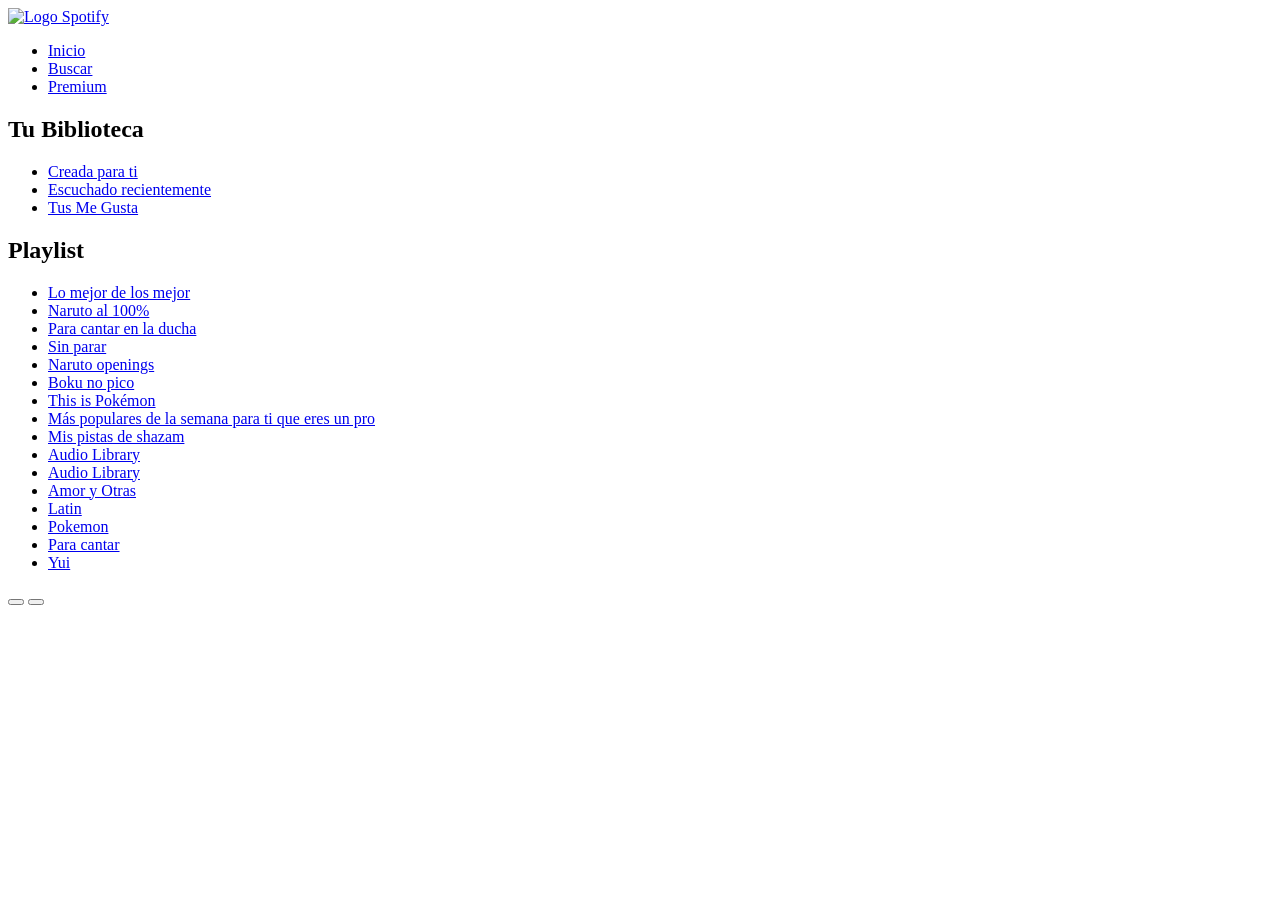
==== index.html @ c6007984 "Add files via upload html actualizado" ====
<!DOCTYPE html>
<html lang="en">
<head>
    <meta charset="UTF-8">
    <meta http-equiv="X-UA-Compatible" content="IE=edge">
    <meta name="viewport" content="width=device-width, initial-scale=1.0">
    <link rel="stylesheet" href="/style.css">
    <title>Proyecto Spotifu</title>

    <meta property="og:titile" content="Proyecto de Spotifu"/>
    <meta property="og:type" content="website"/>
    <meta property="og:url" content="https://brayancclindo.github.io/"/>
    <meta property="og:image" content="https://brayancclindo.github.io/clases-de-html-y-ccs/"/>
    <meta property="og:descrption" content="Aprenderemos a desarrollas Spotibu para escuchar juntos la musica para la mejor programación"/>

    <link rel="apple-touch-icon" sizes="57x57" href="/Favicon/apple-icon-57x57.png">
<link rel="apple-touch-icon" sizes="60x60" href=/Favicon/apple-icon-60x60.png">
<link rel="apple-touch-icon" sizes="72x72" href=/Favicon/apple-icon-72x72.png">
<link rel="apple-touch-icon" sizes="76x76" href=/Favicon/apple-icon-76x76.png">
<link rel="apple-touch-icon" sizes="114x114" href=/Favicon/apple-icon-114x114.png">
<link rel="apple-touch-icon" sizes="120x120" href=/Favicon/apple-icon-120x120.png">
<link rel="apple-touch-icon" sizes="144x144" href=/Favicon/apple-icon-144x144.png">
<link rel="apple-touch-icon" sizes="152x152" href=/Favicon/apple-icon-152x152.png">
<link rel="apple-touch-icon" sizes="180x180" href=/Favicon/apple-icon-180x180.png">
<link rel="icon" type="image/png" sizes="192x192"  href=/Favicon/android-icon-192x192.png">
<link rel="icon" type="image/png" sizes="32x32" href=/Favicon/favicon-32x32.png">
<link rel="icon" type="image/png" sizes="96x96" href=/Favicon/favicon-96x96.png">
<link rel="icon" type="image/png" sizes="16x16" href=/Favicon/favicon-16x16.png">
<link rel="manifest" href=/Favicon/manifest.json">
<meta name="msapplication-TileColor" content="#ffffff">
<meta name="msapplication-TileImage" content="/ms-icon-144x144.png">
<meta name="theme-color" content="#ffffff">
</head>
<body class="body">
    <div class="sidebar">
    <header class="logo" role="banner">
        <a href="/" aria-current="page"><img src="/Imagenes/spotifu-logo.png" width="112" height="32" alt="Logo Spotify"></a>
    </header>
   
    <nav class="menu" aria-label="Principal">
        <ul class="menu-list">
            <li class="menu-item is-active">
                <a class="link" href="/" aria-current="home">
                    <i class="icon-home" aria-hidden="true"></i>
                    <span>Inicio</span>
                </a>
            </li>
            <li class="menu-item ">
                <a class="link" href="/" >
                    <i class="icon-search" aria-hidden="true"></i>
                    <span>Buscar</span>
                </a>
            </li>
            <li class="menu-item ">
                <a class="link" href="/" >
                    <i class="icon-creditCard" aria-hidden="true"></i>
                    <span>Premium</span>
                </a>
            </li>
        </ul>
    </nav>
    <nav class="list" aria-labelledby="library-navigation">
        <h2 class="list-title" id="library-navigation">Tu Biblioteca</h2>
        <ul class="list-content">
            <li class="list-item">
                <a href="#" class="link">Creada para ti</a>
            </li>
            <li class="list-item">
                <a href="#" class="link">Escuchado recientemente</a>
            </li>
            <li class="list-item">
                <a href="#" class="link">Tus Me Gusta</a>
            </li>
        </ul>
    </nav>
    <nav class="list" aria-labelledby="playlist-navigation">
        <h2 class="list-title" id="playlist-navigation">Playlist</h2>
        <ul class="list-content">
            <li class="list-item">
                <span class="elipsis">
                <a href="#" class="link">Lo mejor de los mejor</a>
            </span> 
            </li>
            <li class="list-item">
                <span class="elipsis">
                <a href="#" class="link">Naruto al 100%</a>
            </span> 
            </li>
            <li class="list-item">
                <span class="elipsis">
                <a href="#" class="link">Para cantar en la ducha</a>
            </span> 
            </li>
            <li class="list-item">
                <span class="elipsis">
                <a href="#" class="link">Sin parar</a>
            </span> 
            </li>
            <li class="list-item">
                <span class="elipsis">
                <a href="#" class="link">Naruto openings</a>
            </span> 
            </li>
            <li class="list-item">
                <span class="elipsis">
                <a href="#" class="link">Boku no pico</a>
            </span> 
            </li>
            <li class="list-item">
                <span class="elipsis">
                <a href="#" class="link">This is Pokémon</a>
            </span> 
            </li>
          
            <li class="list-item">
                <span class="elipsis">
                <a href="#" class="link">Más populares de la semana para ti que eres un pro</a>
                </span>            
            </li>
            <li class="list-item">
                <span class="elipsis">
                <a href="#" class="link">Mis pistas de shazam</a>
            </span> 
            </li>
            <li class="list-item">
                <span class="elipsis">
                <a href="#" class="link">Audio Library</a>
            </span> 
            </li>
            <li class="list-item">
                <span class="elipsis">
                <a href="#" class="link">Audio Library</a>
            </span> 
            </li>
            <li class="list-item">
                <span class="elipsis">
                <a href="#" class="link">Amor y Otras</a>
            </span> 
            </li>
            <li class="list-item">
                <span class="elipsis">
                <a href="#" class="link">Latin</a>
            </span> 
            </li>
            <li class="list-item">
                <span class="elipsis">
                <a href="#" class="link">Pokemon</a>
            </span> 
            </li>
            <li class="list-item">
                <span class="elipsis">
                <a href="#" class="link">Para cantar</a>
            </span> 
            </li>
            <li class="list-item">
                <span class="elipsis">
                <a href="#" class="link">Yui</a>
            </span> 
            </li>

        </ul>
    </nav>
    </div>

    <button class="buttonIcon is-white" aria-label="Reproducir" title="reproducir">
        <i class="icon-play"></i>
    </button>
    <button class="buttonIcon is-primary" aria-label="Reproducir" title="reproducir">
        <i class="icon-play"></i>
    </button>

</body>
</html>
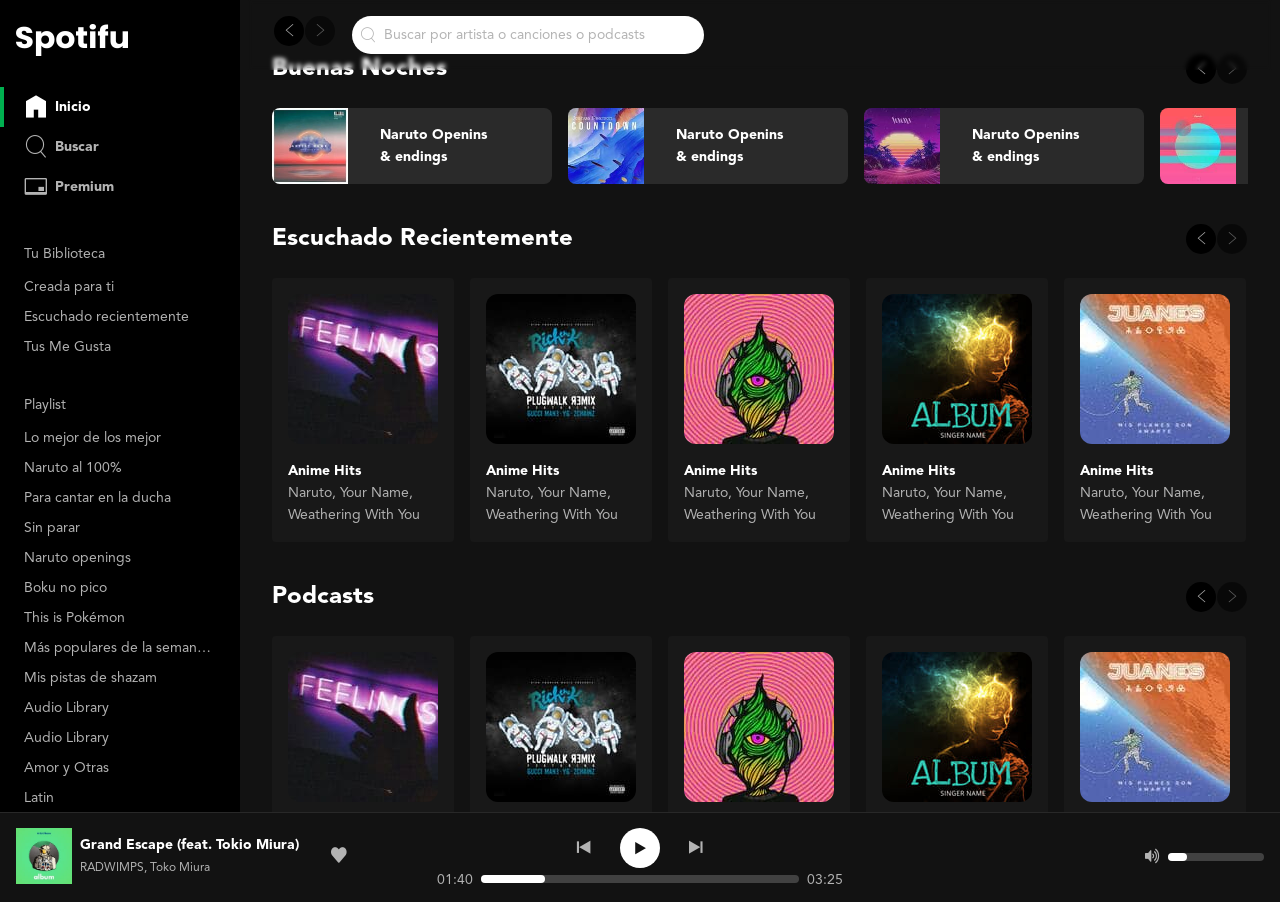
==== commit fac1604a: "proyecto spotifu terminado (Flex)" ====
--- a/index.html
+++ b/index.html
@@ -1,173 +1,724 @@
-<!DOCTYPE html>
-<html lang="en">
-<head>
-    <meta charset="UTF-8">
-    <meta http-equiv="X-UA-Compatible" content="IE=edge">
-    <meta name="viewport" content="width=device-width, initial-scale=1.0">
-    <link rel="stylesheet" href="/style.css">
-    <title>Proyecto Spotifu</title>
-
-    <meta property="og:titile" content="Proyecto de Spotifu"/>
-    <meta property="og:type" content="website"/>
-    <meta property="og:url" content="https://brayancclindo.github.io/"/>
-    <meta property="og:image" content="https://brayancclindo.github.io/clases-de-html-y-ccs/"/>
-    <meta property="og:descrption" content="Aprenderemos a desarrollas Spotibu para escuchar juntos la musica para la mejor programación"/>
-
-    <link rel="apple-touch-icon" sizes="57x57" href="/Favicon/apple-icon-57x57.png">
-<link rel="apple-touch-icon" sizes="60x60" href=/Favicon/apple-icon-60x60.png">
-<link rel="apple-touch-icon" sizes="72x72" href=/Favicon/apple-icon-72x72.png">
-<link rel="apple-touch-icon" sizes="76x76" href=/Favicon/apple-icon-76x76.png">
-<link rel="apple-touch-icon" sizes="114x114" href=/Favicon/apple-icon-114x114.png">
-<link rel="apple-touch-icon" sizes="120x120" href=/Favicon/apple-icon-120x120.png">
-<link rel="apple-touch-icon" sizes="144x144" href=/Favicon/apple-icon-144x144.png">
-<link rel="apple-touch-icon" sizes="152x152" href=/Favicon/apple-icon-152x152.png">
-<link rel="apple-touch-icon" sizes="180x180" href=/Favicon/apple-icon-180x180.png">
-<link rel="icon" type="image/png" sizes="192x192"  href=/Favicon/android-icon-192x192.png">
-<link rel="icon" type="image/png" sizes="32x32" href=/Favicon/favicon-32x32.png">
-<link rel="icon" type="image/png" sizes="96x96" href=/Favicon/favicon-96x96.png">
-<link rel="icon" type="image/png" sizes="16x16" href=/Favicon/favicon-16x16.png">
-<link rel="manifest" href=/Favicon/manifest.json">
-<meta name="msapplication-TileColor" content="#ffffff">
-<meta name="msapplication-TileImage" content="/ms-icon-144x144.png">
-<meta name="theme-color" content="#ffffff">
-</head>
-<body class="body">
-    <div class="sidebar">
-    <header class="logo" role="banner">
-        <a href="/" aria-current="page"><img src="/Imagenes/spotifu-logo.png" width="112" height="32" alt="Logo Spotify"></a>
-    </header>
-   
-    <nav class="menu" aria-label="Principal">
-        <ul class="menu-list">
-            <li class="menu-item is-active">
-                <a class="link" href="/" aria-current="home">
-                    <i class="icon-home" aria-hidden="true"></i>
-                    <span>Inicio</span>
-                </a>
-            </li>
-            <li class="menu-item ">
-                <a class="link" href="/" >
-                    <i class="icon-search" aria-hidden="true"></i>
-                    <span>Buscar</span>
-                </a>
-            </li>
-            <li class="menu-item ">
-                <a class="link" href="/" >
-                    <i class="icon-creditCard" aria-hidden="true"></i>
-                    <span>Premium</span>
-                </a>
-            </li>
-        </ul>
-    </nav>
-    <nav class="list" aria-labelledby="library-navigation">
-        <h2 class="list-title" id="library-navigation">Tu Biblioteca</h2>
-        <ul class="list-content">
-            <li class="list-item">
-                <a href="#" class="link">Creada para ti</a>
-            </li>
-            <li class="list-item">
-                <a href="#" class="link">Escuchado recientemente</a>
-            </li>
-            <li class="list-item">
-                <a href="#" class="link">Tus Me Gusta</a>
-            </li>
-        </ul>
-    </nav>
-    <nav class="list" aria-labelledby="playlist-navigation">
-        <h2 class="list-title" id="playlist-navigation">Playlist</h2>
-        <ul class="list-content">
-            <li class="list-item">
-                <span class="elipsis">
-                <a href="#" class="link">Lo mejor de los mejor</a>
-            </span> 
-            </li>
-            <li class="list-item">
-                <span class="elipsis">
-                <a href="#" class="link">Naruto al 100%</a>
-            </span> 
-            </li>
-            <li class="list-item">
-                <span class="elipsis">
-                <a href="#" class="link">Para cantar en la ducha</a>
-            </span> 
-            </li>
-            <li class="list-item">
-                <span class="elipsis">
-                <a href="#" class="link">Sin parar</a>
-            </span> 
-            </li>
-            <li class="list-item">
-                <span class="elipsis">
-                <a href="#" class="link">Naruto openings</a>
-            </span> 
-            </li>
-            <li class="list-item">
-                <span class="elipsis">
-                <a href="#" class="link">Boku no pico</a>
-            </span> 
-            </li>
-            <li class="list-item">
-                <span class="elipsis">
-                <a href="#" class="link">This is Pokémon</a>
-            </span> 
-            </li>
-          
-            <li class="list-item">
-                <span class="elipsis">
-                <a href="#" class="link">Más populares de la semana para ti que eres un pro</a>
-                </span>            
-            </li>
-            <li class="list-item">
-                <span class="elipsis">
-                <a href="#" class="link">Mis pistas de shazam</a>
-            </span> 
-            </li>
-            <li class="list-item">
-                <span class="elipsis">
-                <a href="#" class="link">Audio Library</a>
-            </span> 
-            </li>
-            <li class="list-item">
-                <span class="elipsis">
-                <a href="#" class="link">Audio Library</a>
-            </span> 
-            </li>
-            <li class="list-item">
-                <span class="elipsis">
-                <a href="#" class="link">Amor y Otras</a>
-            </span> 
-            </li>
-            <li class="list-item">
-                <span class="elipsis">
-                <a href="#" class="link">Latin</a>
-            </span> 
-            </li>
-            <li class="list-item">
-                <span class="elipsis">
-                <a href="#" class="link">Pokemon</a>
-            </span> 
-            </li>
-            <li class="list-item">
-                <span class="elipsis">
-                <a href="#" class="link">Para cantar</a>
-            </span> 
-            </li>
-            <li class="list-item">
-                <span class="elipsis">
-                <a href="#" class="link">Yui</a>
-            </span> 
-            </li>
-
-        </ul>
-    </nav>
-    </div>
-
-    <button class="buttonIcon is-white" aria-label="Reproducir" title="reproducir">
-        <i class="icon-play"></i>
-    </button>
-    <button class="buttonIcon is-primary" aria-label="Reproducir" title="reproducir">
-        <i class="icon-play"></i>
-    </button>
-
-</body>
+<!DOCTYPE html>
+<html lang="en">
+<head>
+    <meta charset="UTF-8">
+    <meta http-equiv="X-UA-Compatible" content="IE=edge">
+    <meta name="viewport" content="width=device-width, initial-scale=1.0">
+    <link rel="stylesheet" href="/style.css">
+    <title>Proyecto Spotifu</title>
+
+    <meta property="og:titile" content="Proyecto de Spotifu"/>
+    <meta property="og:type" content="website"/>
+    <meta property="og:url" content="https://brayancclindo.github.io/"/>
+    <meta property="og:image" content="https://brayancclindo.github.io/clases-de-html-y-ccs/"/>
+    <meta property="og:descrption" content="Aprenderemos a desarrollas Spotibu para escuchar juntos la musica para la mejor programación"/>
+
+    <link rel="apple-touch-icon" sizes="57x57" href="/Favicon/apple-icon-57x57.png">
+<link rel="apple-touch-icon" sizes="60x60" href="/Favicon/apple-icon-60x60.png">
+<link rel="apple-touch-icon" sizes="72x72" href="/Favicon/apple-icon-72x72.png">
+<link rel="apple-touch-icon" sizes="76x76" href="/Favicon/apple-icon-76x76.png">
+<link rel="apple-touch-icon" sizes="114x114" href="/Favicon/apple-icon-114x114.png">
+<link rel="apple-touch-icon" sizes="120x120" href="/Favicon/apple-icon-120x120.png">
+<link rel="apple-touch-icon" sizes="144x144" href="/Favicon/apple-icon-144x144.png">
+<link rel="apple-touch-icon" sizes="152x152" href="/Favicon/apple-icon-152x152.png">
+<link rel="apple-touch-icon" sizes="180x180" href="/Favicon/apple-icon-180x180.png">
+<link rel="icon" type="image/png" sizes="192x192"  href="/Favicon/android-icon-192x192.png">
+<link rel="icon" type="image/png" sizes="32x32" href="/Favicon/favicon-32x32.png">
+<link rel="icon" type="image/png" sizes="96x96" href="/Favicon/favicon-96x96.png">
+<link rel="icon" type="image/png" sizes="16x16" href="/Favicon/favicon-16x16.png">
+<link rel="manifest" href="/Favicon/manifest.json">
+<meta name="msapplication-TileColor" content="#ffffff">
+<meta name="msapplication-TileImage" content="/ms-icon-144x144.png">
+<meta name="theme-color" content="#ffffff">
+</head>
+<body class="body">
+    <div class="layout">
+        <div class="layout-block">
+            <div class="layout-sidebar">
+                    <div class="sidebar">
+                    <header class="logo" role="banner">
+                        <a href="/" aria-current="page"><img src="/Imagenes/spotifu-logo.png" width="112" height="32" alt="Logo Spotify"></a>
+                    </header>
+                
+                    <nav class="menu" aria-label="Principal">
+                        <ul class="menu-list">
+                            <li class="menu-item is-active">
+                                <a class="link" href="/" aria-current="home">
+                                    <i class="icon-home" aria-hidden="true"></i>
+                                    <span>Inicio</span>
+                                </a>
+                            </li>
+                            <li class="menu-item ">
+                                <a class="link" href="/" >
+                                    <i class="icon-search" aria-hidden="true"></i>
+                                    <span>Buscar</span>
+                                </a>
+                            </li>
+                            <li class="menu-item ">
+                                <a class="link" href="/" >
+                                    <i class="icon-creditCard" aria-hidden="true"></i>
+                                    <span>Premium</span>
+                                </a>
+                            </li>
+                        </ul>
+                    </nav>
+                    <nav class="list" aria-labelledby="library-navigation">
+                        <h2 class="list-title" id="library-navigation">Tu Biblioteca</h2>
+                        <ul class="list-content">
+                            <li class="list-item">
+                                <a href="#" class="link">Creada para ti</a>
+                            </li>
+                            <li class="list-item">
+                                <a href="#" class="link">Escuchado recientemente</a>
+                            </li>
+                            <li class="list-item">
+                                <a href="#" class="link">Tus Me Gusta</a>
+                            </li>
+                        </ul>
+                    </nav>
+                    <nav class="list" aria-labelledby="playlist-navigation">
+                        <h2 class="list-title" id="playlist-navigation">Playlist</h2>
+                        <ul class="list-content">
+                            <li class="list-item">
+                                <span class="elipsis">
+                                <a href="#" class="link">Lo mejor de los mejor</a>
+                            </span> 
+                            </li>
+                            <li class="list-item">
+                                <span class="elipsis">
+                                <a href="#" class="link">Naruto al 100%</a>
+                            </span> 
+                            </li>
+                            <li class="list-item">
+                                <span class="elipsis">
+                                <a href="#" class="link">Para cantar en la ducha</a>
+                            </span> 
+                            </li>
+                            <li class="list-item">
+                                <span class="elipsis">
+                                <a href="#" class="link">Sin parar</a>
+                            </span> 
+                            </li>
+                            <li class="list-item">
+                                <span class="elipsis">
+                                <a href="#" class="link">Naruto openings</a>
+                            </span> 
+                            </li>
+                            <li class="list-item">
+                                <span class="elipsis">
+                                <a href="#" class="link">Boku no pico</a>
+                            </span> 
+                            </li>
+                            <li class="list-item">
+                                <span class="elipsis">
+                                <a href="#" class="link">This is Pokémon</a>
+                            </span> 
+                            </li>
+                        
+                            <li class="list-item">
+                                <span class="elipsis">
+                                <a href="#" class="link">Más populares de la semana para ti que eres un pro</a>
+                                </span>            
+                            </li>
+                            <li class="list-item">
+                                <span class="elipsis">
+                                <a href="#" class="link">Mis pistas de shazam</a>
+                            </span> 
+                            </li>
+                            <li class="list-item">
+                                <span class="elipsis">
+                                <a href="#" class="link">Audio Library</a>
+                            </span> 
+                            </li>
+                            <li class="list-item">
+                                <span class="elipsis">
+                                <a href="#" class="link">Audio Library</a>
+                            </span> 
+                            </li>
+                            <li class="list-item">
+                                <span class="elipsis">
+                                <a href="#" class="link">Amor y Otras</a>
+                            </span> 
+                            </li>
+                            <li class="list-item">
+                                <span class="elipsis">
+                                <a href="#" class="link">Latin</a>
+                            </span> 
+                            </li>
+                            <li class="list-item">
+                                <span class="elipsis">
+                                <a href="#" class="link">Pokemon</a>
+                            </span> 
+                            </li>
+                            <li class="list-item">
+                                <span class="elipsis">
+                                <a href="#" class="link">Para cantar</a>
+                            </span> 
+                            </li>
+                            <li class="list-item">
+                                <span class="elipsis">
+                                <a href="#" class="link">Yui</a>
+                            </span> 
+                            </li>
+                
+                        </ul>
+                    </nav>
+                    </div>
+            </div>
+            <div class="layout-main">
+                <div class="page">
+                    <div class="sticky">
+                        <div class="page-block">
+                            <header class="header" aria-label="barra superior y menu del usuario">
+                            <div class="navigation">
+                                <button class="navigation-prev" aria-label="volver" title="volver">
+                                    <i class="icon-arrowLeft" aria-hidden="true"></i>
+                                </button>
+                                <button class="navigation-next" disabled ria-label="siguiente" title="siguiente">
+                                    <i class="icon-arrowRight" aria-hidden="true"></i>
+                                </button>
+                            </div>
+                        
+                            <form class="search" action="" role="search" aria-label="Buscar por artista o canciones o podcasts">
+                                <i class="icon-search" aria-hidden="true"></i>
+                                <input type="search" placeholder="Buscar por artista o canciones o podcasts">
+                            </form>
+                            </header>
+                        
+                    </div>
+                </div>
+            
+                    <main class="page-block">
+                        <section class="playlist-list" aria-labelledby="Region1">
+                            <div class="playlist-top">
+                                <h2 class="playlist-list-title" id="Region1">Buenas Noches</h2>
+                                <div class="navigation">
+                                    <button class="navigation-prev" aria-label="volver" title="volver">
+                                        <i class="icon-arrowLeft" aria-hidden="true"></i>
+                                    </button>
+                                    <button class="navigation-next" disabled ria-label="siguiente" title="siguiente">
+                                        <i class="icon-arrowRight" aria-hidden="true"></i>
+                                    </button>
+                                </div>
+                            </div>
+                            <div class="playlist-container">
+                                <div class="playlist-b">
+                                    <div class="playlist-b-cover">
+                                        <img src="/Imagenes/list-1.jpg" width="76" height="76" alt="Cover de playlist anime hits">
+                                    </div>
+                                    <div class="playlist-b-details">
+                                        <h3 class="playlist-b-title">Naruto Openins & endings</h3>
+                                        <div class="playlist-b-control">
+                                            <button class="buttonIcon is-primary" aria-label="Reproducir" title="reproducir" aria-hidden="true">
+                                                <i class="icon-play"></i>
+                                            </button>
+                                        </div>
+                                    </div>
+                                </div>
+                                <div class="playlist-b">
+                                    <div class="playlist-b-cover">
+                                        <img src="/Imagenes/list-2.jpg" width="76" height="76" alt="Cover de playlist anime hits">
+                                    </div>
+                                    <div class="playlist-b-details">
+                                        <h3 class="playlist-b-title">Naruto Openins & endings</h3>
+                                        <div class="playlist-b-control">
+                                            <button class="buttonIcon is-primary" aria-label="Reproducir" title="reproducir" aria-hidden="true">
+                                                <i class="icon-play"></i>
+                                            </button>
+                                        </div>
+                                    </div>
+                                </div>
+                                <div class="playlist-b">
+                                    <div class="playlist-b-cover">
+                                        <img src="/Imagenes/list-3.jpg" width="76" height="76" alt="Cover de playlist anime hits">
+                                    </div>
+                                    <div class="playlist-b-details">
+                                        <h3 class="playlist-b-title">Naruto Openins & endings</h3>
+                                        <div class="playlist-b-control">
+                                            <button class="buttonIcon is-primary" aria-label="Reproducir" title="reproducir" aria-hidden="true">
+                                                <i class="icon-play"></i>
+                                            </button>
+                                        </div>
+                                    </div>
+                                </div>
+                                <div class="playlist-b">
+                                    <div class="playlist-b-cover">
+                                        <img src="/Imagenes/list-4.jpg" width="76" height="76" alt="Cover de playlist anime hits">
+                                    </div>
+                                    <div class="playlist-b-details">
+                                        <h3 class="playlist-b-title">Naruto Openins & endings</h3>
+                                        <div class="playlist-b-control">
+                                            <button class="buttonIcon is-primary" aria-label="Reproducir" title="reproducir" aria-hidden="true">
+                                                <i class="icon-play"></i>
+                                            </button>
+                                        </div>
+                                    </div>
+                                </div>
+                                <div class="playlist-b">
+                                    <div class="playlist-b-cover">
+                                        <img src="/Imagenes/list-5.jpg" width="76" height="76" alt="Cover de playlist anime hits">
+                                    </div>
+                                    <div class="playlist-b-details">
+                                        <h3 class="playlist-b-title">Naruto Openins & endings</h3>
+                                        <div class="playlist-b-control">
+                                            <button class="buttonIcon is-primary" aria-label="Reproducir" title="reproducir" aria-hidden="true">
+                                                <i class="icon-play"></i>
+                                            </button>
+                                        </div>
+                                    </div>
+                                </div>
+                                <div class="playlist-b">
+                                    <div class="playlist-b-cover">
+                                        <img src="/Imagenes/list-6.jpg" width="76" height="76" alt="Cover de playlist anime hits">
+                                    </div>
+                                    <div class="playlist-b-details">
+                                        <h3 class="playlist-b-title">Naruto Openins & endings</h3>
+                                        <div class="playlist-b-control">
+                                            <button class="buttonIcon is-primary" aria-label="Reproducir" title="reproducir" aria-hidden="true">
+                                                <i class="icon-play"></i>
+                                            </button>
+                                        </div>
+                                    </div>
+                                </div>
+                                <div class="playlist-b">
+                                    <div class="playlist-b-cover">
+                                        <img src="/Imagenes/list-7.jpg" width="76" height="76" alt="Cover de playlist anime hits">
+                                    </div>
+                                    <div class="playlist-b-details">
+                                        <h3 class="playlist-b-title">Naruto Openins & endings</h3>
+                                        <div class="playlist-b-control">
+                                            <button class="buttonIcon is-primary" aria-label="Reproducir" title="reproducir" aria-hidden="true">
+                                                <i class="icon-play"></i>
+                                            </button>
+                                        </div>
+                                    </div>
+                                </div>
+                                <div class="playlist-b">
+                                    <div class="playlist-b-cover">
+                                        <img src="/Imagenes/list-8.jpg" width="76" height="76" alt="Cover de playlist anime hits">
+                                    </div>
+                                    <div class="playlist-b-details">
+                                        <h3 class="playlist-b-title">Naruto Openins & endings</h3>
+                                        <div class="playlist-b-control">
+                                            <button class="buttonIcon is-primary" aria-label="Reproducir" title="reproducir" aria-hidden="true">
+                                                <i class="icon-play"></i>
+                                            </button>
+                                        </div>
+                                    </div>
+                                </div>
+                                <div class="playlist-b">
+                                    <div class="playlist-b-cover">
+                                        <img src="/Imagenes/list-9.jpg" width="76" height="76" alt="Cover de playlist anime hits">
+                                    </div>
+                                    <div class="playlist-b-details">
+                                        <h3 class="playlist-b-title">Naruto Openins & endings</h3>
+                                        <div class="playlist-b-control">
+                                            <button class="buttonIcon is-primary" aria-label="Reproducir" title="reproducir" aria-hidden="true">
+                                                <i class="icon-play"></i>
+                                            </button>
+                                        </div>
+                                    </div>
+                                </div>
+                            </div>
+                    
+                        </section>
+                    
+                        <section class="playlist-list" aria-labelledby="Region2">
+                            <div class="playlist-top">
+                                <h2 class="playlist-list-title" id="Region2">Escuchado Recientemente</h2>
+                                <div class="navigation">
+                                    <button class="navigation-prev" aria-label="volver" title="volver">
+                                        <i class="icon-arrowLeft" aria-hidden="true"></i>
+                                    </button>
+                                    <button class="navigation-next" disabled ria-label="siguiente" title="siguiente">
+                                        <i class="icon-arrowRight" aria-hidden="true"></i>
+                                    </button>
+                                </div>
+                            </div>
+                            <div class="playlist-container">
+                                <div class="playlist-a">
+                                    <div class="playlist-a-cover">
+                                        <img src="./Imagenes/Portada1.jpg" width="150" height="150" alt="cover de playlist">
+                                        <button class="buttonIcon is-primary" aria-label="Reproducir" title="reproducir" aria-hidden="true">
+                                            <i class="icon-play"></i>
+                                        </button>
+                                    </div>
+                                    <h3 class="play-list-title">Anime Hits</h3>
+                                    <h4 class="play-list-description">Naruto, Your Name, Weathering With You </h4>
+                                </div>
+                                <div class="playlist-a">
+                                    <div class="playlist-a-cover">
+                                        <img src="./Imagenes/Portada2.jpg" width="150" height="150" alt="cover de playlist">
+                                        <button class="buttonIcon is-primary" aria-label="Reproducir" title="reproducir" aria-hidden="true">
+                                            <i class="icon-play"></i>
+                                        </button>
+                                    </div>
+                                    <h3 class="play-list-title">Anime Hits</h3>
+                                    <h4 class="play-list-description">Naruto, Your Name, Weathering With You </h4>
+                                </div>
+                                <div class="playlist-a">
+                                    <div class="playlist-a-cover">
+                                        <img src="./Imagenes/Portada3.jpg" width="150" height="150" alt="cover de playlist">
+                                        <button class="buttonIcon is-primary" aria-label="Reproducir" title="reproducir" aria-hidden="true">
+                                            <i class="icon-play"></i>
+                                        </button>
+                                    </div>
+                                    <h3 class="play-list-title">Anime Hits</h3>
+                                    <h4 class="play-list-description">Naruto, Your Name, Weathering With You </h4>
+                                </div>
+                                <div class="playlist-a">
+                                    <div class="playlist-a-cover">
+                                        <img src="./Imagenes/Portada4.jpg" width="150" height="150" alt="cover de playlist">
+                                        <button class="buttonIcon is-primary" aria-label="Reproducir" title="reproducir" aria-hidden="true">
+                                            <i class="icon-play"></i>
+                                        </button>
+                                    </div>
+                                    <h3 class="play-list-title">Anime Hits</h3>
+                                    <h4 class="play-list-description">Naruto, Your Name, Weathering With You </h4>
+                                </div>
+                                <div class="playlist-a">
+                                    <div class="playlist-a-cover">
+                                        <img src="./Imagenes/Portada5.jpg" width="150" height="150" alt="cover de playlist">
+                                        <button class="buttonIcon is-primary" aria-label="Reproducir" title="reproducir" aria-hidden="true">
+                                            <i class="icon-play"></i>
+                                        </button>
+                                    </div>
+                                    <h3 class="play-list-title">Anime Hits</h3>
+                                    <h4 class="play-list-description">Naruto, Your Name, Weathering With You </h4>
+                                </div>
+                                <div class="playlist-a">
+                                    <div class="playlist-a-cover">
+                                        <img src="./Imagenes/Portada6.jpg" width="150" height="150" alt="cover de playlist">
+                                        <button class="buttonIcon is-primary" aria-label="Reproducir" title="reproducir" aria-hidden="true">
+                                            <i class="icon-play"></i>
+                                        </button>
+                                    </div>
+                                    <h3 class="play-list-title">Anime Hits</h3>
+                                    <h4 class="play-list-description">Naruto, Your Name, Weathering With You </h4>
+                                </div>
+                                <div class="playlist-a">
+                                    <div class="playlist-a-cover">
+                                        <img src="./Imagenes/Portada7.jpg" width="150" height="150" alt="cover de playlist">
+                                        <button class="buttonIcon is-primary" aria-label="Reproducir" title="reproducir" aria-hidden="true">
+                                            <i class="icon-play"></i>
+                                        </button>
+                                    </div>
+                                    <h3 class="play-list-title">Anime Hits</h3>
+                                    <h4 class="play-list-description">Naruto, Your Name, Weathering With You </h4>
+                                </div>
+                                <div class="playlist-a">
+                                    <div class="playlist-a-cover">
+                                        <img src="./Imagenes/Portada8.jpeg" width="150" height="150" alt="cover de playlist">
+                                        <button class="buttonIcon is-primary" aria-label="Reproducir" title="reproducir" aria-hidden="true">
+                                            <i class="icon-play"></i>
+                                        </button>
+                                    </div>
+                                    <h3 class="play-list-title">Anime Hits</h3>
+                                    <h4 class="play-list-description">Naruto, Your Name, Weathering With You </h4>
+                                </div>
+                                <div class="playlist-a">
+                                    <div class="playlist-a-cover">
+                                        <img src="./Imagenes/Portada9.jpg" width="150" height="150" alt="cover de playlist">
+                                        <button class="buttonIcon is-primary" aria-label="Reproducir" title="reproducir" aria-hidden="true">
+                                            <i class="icon-play"></i>
+                                        </button>
+                                    </div>
+                                    <h3 class="play-list-title">Anime Hits</h3>
+                                    <h4 class="play-list-description">Naruto, Your Name, Weathering With You </h4>
+                                </div>
+                            </div>
+                    
+                        </section>
+                        <section class="playlist-list" aria-labelledby="Region3">
+                            <div class="playlist-top">
+                                <h2 class="playlist-list-title" id="Region3">Podcasts</h2>
+                                <div class="navigation">
+                                    <button class="navigation-prev" aria-label="volver" title="volver">
+                                        <i class="icon-arrowLeft" aria-hidden="true"></i>
+                                    </button>
+                                    <button class="navigation-next" disabled ria-label="siguiente" title="siguiente">
+                                        <i class="icon-arrowRight" aria-hidden="true"></i>
+                                    </button>
+                                </div>
+                            </div>
+                            <div class="playlist-container">
+                                <div class="playlist-a">
+                                    <div class="playlist-a-cover">
+                                        <img src="./Imagenes/Portada1.jpg" width="150" height="150" alt="cover de playlist">
+                                        <button class="buttonIcon is-primary" aria-label="Reproducir" title="reproducir" aria-hidden="true">
+                                            <i class="icon-play"></i>
+                                        </button>
+                                    </div>
+                                    <h3 class="play-list-title">Anime Hits</h3>
+                                    <h4 class="play-list-description">Naruto, Your Name, Weathering With You </h4>
+                                </div>
+                                <div class="playlist-a">
+                                    <div class="playlist-a-cover">
+                                        <img src="./Imagenes/Portada2.jpg" width="150" height="150" alt="cover de playlist">
+                                        <button class="buttonIcon is-primary" aria-label="Reproducir" title="reproducir" aria-hidden="true">
+                                            <i class="icon-play"></i>
+                                        </button>
+                                    </div>
+                                    <h3 class="play-list-title">Anime Hits</h3>
+                                    <h4 class="play-list-description">Naruto, Your Name, Weathering With You </h4>
+                                </div>
+                                <div class="playlist-a">
+                                    <div class="playlist-a-cover">
+                                        <img src="./Imagenes/Portada3.jpg" width="150" height="150" alt="cover de playlist">
+                                        <button class="buttonIcon is-primary" aria-label="Reproducir" title="reproducir" aria-hidden="true">
+                                            <i class="icon-play"></i>
+                                        </button>
+                                    </div>
+                                    <h3 class="play-list-title">Anime Hits</h3>
+                                    <h4 class="play-list-description">Naruto, Your Name, Weathering With You </h4>
+                                </div>
+                                <div class="playlist-a">
+                                    <div class="playlist-a-cover">
+                                        <img src="./Imagenes/Portada4.jpg" width="150" height="150" alt="cover de playlist">
+                                        <button class="buttonIcon is-primary" aria-label="Reproducir" title="reproducir" aria-hidden="true">
+                                            <i class="icon-play"></i>
+                                        </button>
+                                    </div>
+                                    <h3 class="play-list-title">Anime Hits</h3>
+                                    <h4 class="play-list-description">Naruto, Your Name, Weathering With You </h4>
+                                </div>
+                                <div class="playlist-a">
+                                    <div class="playlist-a-cover">
+                                        <img src="./Imagenes/Portada5.jpg" width="150" height="150" alt="cover de playlist">
+                                        <button class="buttonIcon is-primary" aria-label="Reproducir" title="reproducir" aria-hidden="true">
+                                            <i class="icon-play"></i>
+                                        </button>
+                                    </div>
+                                    <h3 class="play-list-title">Anime Hits</h3>
+                                    <h4 class="play-list-description">Naruto, Your Name, Weathering With You </h4>
+                                </div>
+                                <div class="playlist-a">
+                                    <div class="playlist-a-cover">
+                                        <img src="./Imagenes/Portada6.jpg" width="150" height="150" alt="cover de playlist">
+                                        <button class="buttonIcon is-primary" aria-label="Reproducir" title="reproducir" aria-hidden="true">
+                                            <i class="icon-play"></i>
+                                        </button>
+                                    </div>
+                                    <h3 class="play-list-title">Anime Hits</h3>
+                                    <h4 class="play-list-description">Naruto, Your Name, Weathering With You </h4>
+                                </div>
+                                <div class="playlist-a">
+                                    <div class="playlist-a-cover">
+                                        <img src="./Imagenes/Portada7.jpg" width="150" height="150" alt="cover de playlist">
+                                        <button class="buttonIcon is-primary" aria-label="Reproducir" title="reproducir" aria-hidden="true">
+                                            <i class="icon-play"></i>
+                                        </button>
+                                    </div>
+                                    <h3 class="play-list-title">Anime Hits</h3>
+                                    <h4 class="play-list-description">Naruto, Your Name, Weathering With You </h4>
+                                </div>
+                                <div class="playlist-a">
+                                    <div class="playlist-a-cover">
+                                        <img src="./Imagenes/Portada8.jpeg" width="150" height="150" alt="cover de playlist">
+                                        <button class="buttonIcon is-primary" aria-label="Reproducir" title="reproducir" aria-hidden="true">
+                                            <i class="icon-play"></i>
+                                        </button>
+                                    </div>
+                                    <h3 class="play-list-title">Anime Hits</h3>
+                                    <h4 class="play-list-description">Naruto, Your Name, Weathering With You </h4>
+                                </div>
+                                <div class="playlist-a">
+                                    <div class="playlist-a-cover">
+                                        <img src="./Imagenes/Portada9.jpg" width="150" height="150" alt="cover de playlist">
+                                        <button class="buttonIcon is-primary" aria-label="Reproducir" title="reproducir" aria-hidden="true">
+                                            <i class="icon-play"></i>
+                                        </button>
+                                    </div>
+                                    <h3 class="play-list-title">Anime Hits</h3>
+                                    <h4 class="play-list-description">Naruto, Your Name, Weathering With You </h4>
+                                </div>
+                            </div>
+                    
+                        </section>
+                        <section class="playlist-list" aria-labelledby="Region4">
+                            <div class="playlist-top">
+                                <h2 class="playlist-list-title" id="Region4">Lo mejor de lo Mejor</h2>
+                                <div class="navigation">
+                                    <button class="navigation-prev" aria-label="volver" title="volver">
+                                        <i class="icon-arrowLeft" aria-hidden="true"></i>
+                                    </button>
+                                    <button class="navigation-next" disabled ria-label="siguiente" title="siguiente">
+                                        <i class="icon-arrowRight" aria-hidden="true"></i>
+                                    </button>
+                                </div>
+                            </div>
+                            <div class="playlist-container">
+                                <div class="playlist-a">
+                                    <div class="playlist-a-cover">
+                                        <img src="./Imagenes/Portada1.jpg" width="150" height="150" alt="cover de playlist">
+                                        <button class="buttonIcon is-primary" aria-label="Reproducir" title="reproducir" aria-hidden="true">
+                                            <i class="icon-play"></i>
+                                        </button>
+                                    </div>
+                                    <h3 class="play-list-title">Anime Hits</h3>
+                                    <h4 class="play-list-description">Naruto, Your Name, Weathering With You </h4>
+                                </div>
+                                <div class="playlist-a">
+                                    <div class="playlist-a-cover">
+                                        <img src="./Imagenes/Portada2.jpg" width="150" height="150" alt="cover de playlist">
+                                        <button class="buttonIcon is-primary" aria-label="Reproducir" title="reproducir" aria-hidden="true">
+                                            <i class="icon-play"></i>
+                                        </button>
+                                    </div>
+                                    <h3 class="play-list-title">Anime Hits</h3>
+                                    <h4 class="play-list-description">Naruto, Your Name, Weathering With You </h4>
+                                </div>
+                                <div class="playlist-a">
+                                    <div class="playlist-a-cover">
+                                        <img src="./Imagenes/Portada3.jpg" width="150" height="150" alt="cover de playlist">
+                                        <button class="buttonIcon is-primary" aria-label="Reproducir" title="reproducir" aria-hidden="true">
+                                            <i class="icon-play"></i>
+                                        </button>
+                                    </div>
+                                    <h3 class="play-list-title">Anime Hits</h3>
+                                    <h4 class="play-list-description">Naruto, Your Name, Weathering With You </h4>
+                                </div>
+                                <div class="playlist-a">
+                                    <div class="playlist-a-cover">
+                                        <img src="./Imagenes/Portada4.jpg" width="150" height="150" alt="cover de playlist">
+                                        <button class="buttonIcon is-primary" aria-label="Reproducir" title="reproducir" aria-hidden="true">
+                                            <i class="icon-play"></i>
+                                        </button>
+                                    </div>
+                                    <h3 class="play-list-title">Anime Hits</h3>
+                                    <h4 class="play-list-description">Naruto, Your Name, Weathering With You </h4>
+                                </div>
+                                <div class="playlist-a">
+                                    <div class="playlist-a-cover">
+                                        <img src="./Imagenes/Portada5.jpg" width="150" height="150" alt="cover de playlist">
+                                        <button class="buttonIcon is-primary" aria-label="Reproducir" title="reproducir" aria-hidden="true">
+                                            <i class="icon-play"></i>
+                                        </button>
+                                    </div>
+                                    <h3 class="play-list-title">Anime Hits</h3>
+                                    <h4 class="play-list-description">Naruto, Your Name, Weathering With You </h4>
+                                </div>
+                                <div class="playlist-a">
+                                    <div class="playlist-a-cover">
+                                        <img src="./Imagenes/Portada6.jpg" width="150" height="150" alt="cover de playlist">
+                                        <button class="buttonIcon is-primary" aria-label="Reproducir" title="reproducir" aria-hidden="true">
+                                            <i class="icon-play"></i>
+                                        </button>
+                                    </div>
+                                    <h3 class="play-list-title">Anime Hits</h3>
+                                    <h4 class="play-list-description">Naruto, Your Name, Weathering With You </h4>
+                                </div>
+                                <div class="playlist-a">
+                                    <div class="playlist-a-cover">
+                                        <img src="./Imagenes/Portada7.jpg" width="150" height="150" alt="cover de playlist">
+                                        <button class="buttonIcon is-primary" aria-label="Reproducir" title="reproducir" aria-hidden="true">
+                                            <i class="icon-play"></i>
+                                        </button>
+                                    </div>
+                                    <h3 class="play-list-title">Anime Hits</h3>
+                                    <h4 class="play-list-description">Naruto, Your Name, Weathering With You </h4>
+                                </div>
+                                <div class="playlist-a">
+                                    <div class="playlist-a-cover">
+                                        <img src="./Imagenes/Portada8.jpeg" width="150" height="150" alt="cover de playlist">
+                                        <button class="buttonIcon is-primary" aria-label="Reproducir" title="reproducir" aria-hidden="true">
+                                            <i class="icon-play"></i>
+                                        </button>
+                                    </div>
+                                    <h3 class="play-list-title">Anime Hits</h3>
+                                    <h4 class="play-list-description">Naruto, Your Name, Weathering With You </h4>
+                                </div>
+                                <div class="playlist-a">
+                                    <div class="playlist-a-cover">
+                                        <img src="./Imagenes/Portada9.jpg" width="150" height="150" alt="cover de playlist">
+                                        <button class="buttonIcon is-primary" aria-label="Reproducir" title="reproducir" aria-hidden="true">
+                                            <i class="icon-play"></i>
+                                        </button>
+                                    </div>
+                                    <h3 class="play-list-title">Anime Hits</h3>
+                                    <h4 class="play-list-description">Naruto, Your Name, Weathering With You </h4>
+                                </div>
+                            </div>
+                    
+                        </section>
+                    </main>
+                
+                    
+                </div>
+            </div>
+            
+
+        </div>
+        
+        <div class="layout-block">
+            <footer class="layout-bottom">
+                <div class="player">
+                <div class="player-now-playing">
+                    <div class="now-playing">
+                <div class="now-playing-cover">
+                    <img src="./Imagenes/Portada9.jpg" width="56" height="56" alt="Portada de esta cancion">
+                </div>
+                <div class="now-playing-details">
+                    <div class="now-playing-description">
+                        <a href="#" class="now-playing-title">Grand Escape (feat. Tokio Miura)</a>
+                        <a href="#" class="now-playing-artist">RADWIMPS, Toko Miura</a>
+                    </div>
+                    <button class="player-control" aria-label="Silenciar" aria-describedby="volume-icon" >
+                        <i class="icon-heart" id="volume-icon" role="presentation" aria-label="Volumen-alto"></i>
+                    </button>
+                    </div>
+        
+                    </div>
+                </div>
+                <div class="player-player-controls">
+                    <div class="player-controls">
+                <div class="player-controls-buttons">
+            <button class="buttonIcon" aria-label="Anterior" title="Anterior">
+                <i class="icon-prev"></i>
+            </button> 
+            <button class="buttonIcon is-white" aria-label="Reproducir" title="reproducir">
+                <i class="icon-play"></i>
+            </button>
+            <button class="buttonIcon" aria-label="Next" title="Next">
+                <i class="icon-next"></i>
+            </button>
+                </div>
+                <div class="player-playback">
+                    <span class="player-playback-progress">01:40</span>
+                    <div class="player-playback-slider">
+                    <div class="slider">
+         
+                <div class="slider-progress">
+                    <button class="slider-button" aria-label="Controlar el progreso de la reproduccion"></button>
+                </div>
+            </div>
+            </div>
+            <span class="player-playback-progress">03:25</span>
+                </div> 
+        
+         
+                    </div>
+        </div>
+            <div class="player-player-volume">
+                <div class="player-volume">
+                    <button class="player-control" aria-label="Silenciar" aria-describedby="volume-icon" >
+                        <i class="icon-volumeUp" id="volume-icon" role="presentation" aria-label="Volumen-alto"></i>
+                    </button>
+                    <div class="playerVolume-slide">
+                        <div class="slider">
+                            <div class="slider-progress">
+                                <button class="slider-button" aria-label="Controlar el progreso de la reproduccion"></button>
+                            </div>
+                        </div>
+                    </div>
+                </div>
+            </div>
+                </div>
+            </footer>
+        </div>
+    </div>
+
+    
+
+</body>
 </html>
--- a/style.css
+++ b/style.css
@@ -0,0 +1,37 @@
+@import '/icon.css';
+@import '/fonts.css';
+@import '/body.css';
+@import '/link.css';
+@import '/button-icon.css';
+@import '/sidebar.css';
+@import '/player.css';
+@import '/page.css';
+@import '/layout.css';
+@import '/scrollbar.css';
+
+
+
+
+
+:root{
+    font-size: 16px;
+    --primary: #00B050;
+    --white: #fff;
+    --gris10: #b3b3b3;
+    --gris20: #737373;
+    --gris30: #282828;
+    --gris40: #181818;
+    --gris50: #121212;
+    --gris60: #000;
+    --basefontFamily: Avenir, Helvetica, sans-serif;
+    --headline1: bold 2rem/normal var(--basefontFamily);
+    --headline2: bold 1.5rem/1.75rem var(--basefontFamily); 
+    --basefont: normal .875rem/1.375rem var(--basefontFamily); 
+    --basefontbold: bold .875rem/1.375rem var(--basefontFamily); 
+    --button: bold .875rem/1rem var(--basefontFamily); 
+    --small: normal .75rem/normal var(--basefontFamily);
+}
+
+
+
+    
